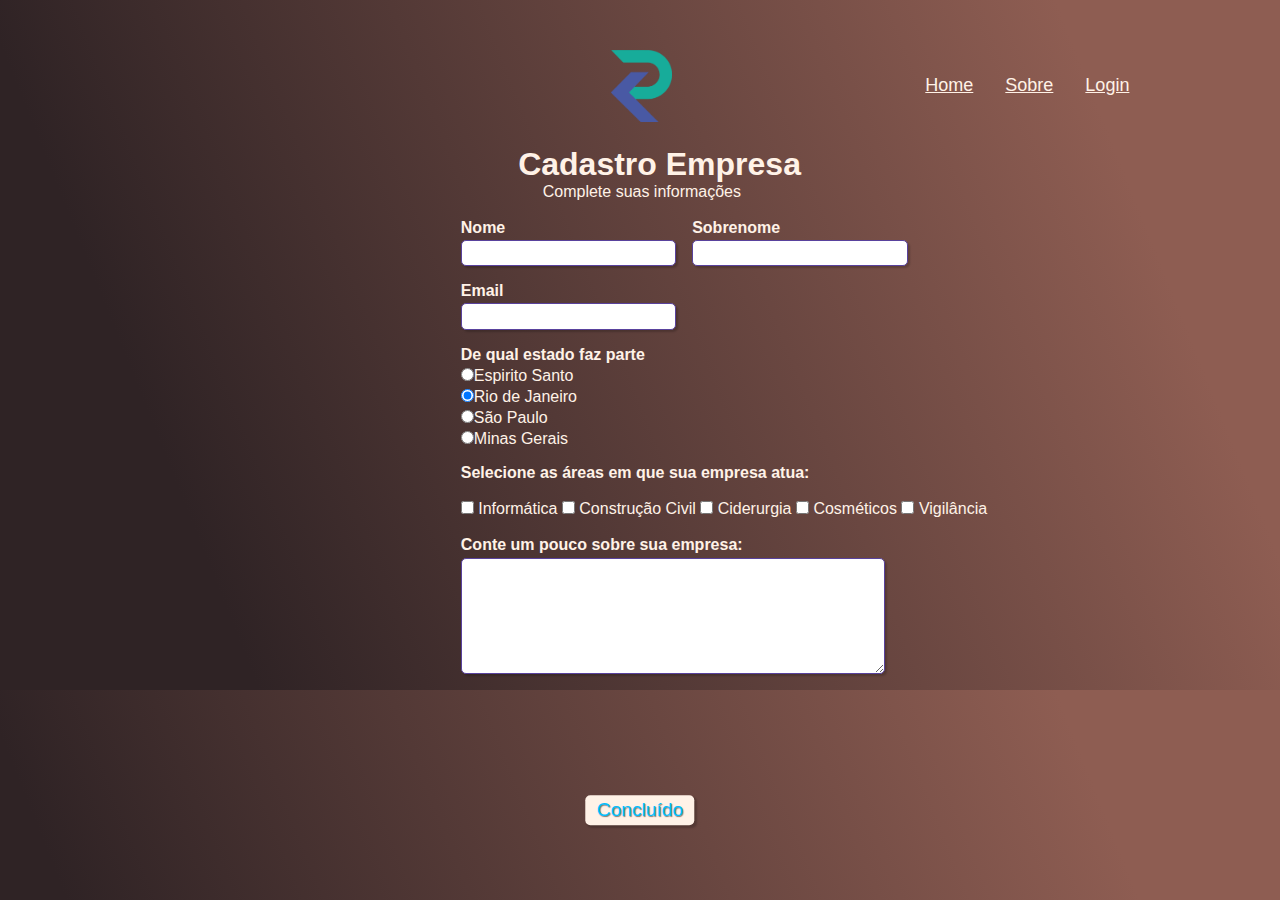
==== cadastro.html @ a69a0390 "second commit" ====
<!doctype html>
<html>

    <head>
        <!-- Metadados -->
        <meta charset="utf-8">
        <meta name="viewport" content="width=device-width, initial-scale=1, shrink-to-fit=no">
    
        <!-- CSS -->
        <link rel="stylesheet" type="text/css" href="formulario.css" media="screen">

        <!-- Título da página (aparece na aba) -->
        <title>Cadastro Empresa</title>
    </head>

    <body>  

        <header class="cabecalho">
            <img class="cabecalho-imagem" src="renovarelogo.png" alt="Logo da comunidade Ballerini">
            <nav class="cabecalho-menu">
                <a class="cabecalho-menu-item" href="index.html">Home</a>
              <a class="cabecalho-menu-item" href="sobre.html">Sobre</a>
              <a class="cabecalho-menu-item" href="login.html">Login</a>
            </nav>
          </header>
        <div>
            <h1 id="titulo">Cadastro Empresa</h1>
            <p id="subtitulo">Complete suas informações</p>
            <br>
        </div>

        <!-- Início do formulário -->
        <form>

            <fieldset class="grupo">
                <!-- Campo do nome com legenda "nome" e css de classe "campo" -->
                <div class="campo">
                    <label for="nome"><strong>Nome</strong></label>
                    <input type="text" name="nome" id="nome" required>
                </div>

                <!-- Campo do sobrenome com legenda "sobrenome" e css de classe "campo" -->
                <div class="campo">
                    <label for="sobrenome"><strong>Sobrenome</strong></label>
                    <input type="text" name="sobrenome" id="sobrenome" required>
                </div>
            </fieldset> 

            <!-- Campo de email com-->
            <div class="campo">
                <label for="email"><strong>Email</strong></label>
                <input type="email" name="email" id="email" required>
            </div>

            <!-- Campo de desenvolvimento web com 3 opções de botões selecionáveis (radio button) e css de classe "campo" -->
            <div class="campo">
                <label><strong>De qual estado faz parte</strong></label>
                <label>
                    <input type="radio" name="devweb" value="fullstack">Espirito Santo
                </label>
                <label>
                    <input type="radio" name="devweb" value="frontend" checked>Rio de Janeiro
                </label>
                <label>
                    <input type="radio" name="devweb" value="backend">São Paulo
                </label>
                <label>
                    <input type="radio" name="devweb" value="fullstack">Minas Gerais
                </label>
                
            </div>

            <fieldset class="grupo">
                <!-- Campo de tecnologias para escolha de 1 ou mais opções para marcar (checkbox) e css de classe "campo" -->
                <div id="check">
                    <label><strong>Selecione as áreas em que sua empresa atua:</strong></label><br><br>
                    <input type="checkbox" id="tecnologia1" name="tecnologia1" value="HTML">
                    <label for="tecnologia1"> Informática</label>
                    <input type="checkbox" id="tecnologia2" name="tecnologia2" value="CSS">
                    <label for="tecnologia2"> Construção Civil</label>
                    <input type="checkbox" id="tecnologia3" name="tecnologia3" value="JavaScript">
                    <label for="tecnologia3"> Ciderurgia</label>
                    <input type="checkbox" id="tecnologia4" name="tecnologia4" value="PHP">
                    <label for="tecnologia4"> Cosméticos</label>
                    <input type="checkbox" id="tecnologia5" name="tecnologia5" value="C#">
                    <label for="tecnologia5"> Vigilância</label>
                </div>
            </fieldset>

            <!-- Caixa de texto -->
            <div class="campo">
                <br>
                <label for="experiencia"><strong>Conte um pouco sobre sua empresa: </strong></label>
                <textarea rows="6" style="width: 26em" id="experiencia" name="experiencia"></textarea>
            </div>

            <!-- Botão para enviar o formulário -->
            <button class="botao" type="submit" onsubmit="">Concluído</button>            

        </form>

    </body>

</html>
---- formulario.css ----
/* Todos os elementos da página */
* {
    margin: 0;
    padding: 0;
}

/* Elementos com o ID "titulo" */
#titulo {
    font-family: sans-serif;
    color: #FFF2E7;
    margin-left: 7%;
} 

/* Elementos com o ID "subtitulo" */
#subtitulo {
    font-family: sans-serif;
    color: #FFF2E7;
    margin-left: 10%;
} 

#check{
    display: inline-block;
}

/* Elementos de tag <fieldset>*/
fieldset {
    border: 0;
}

/* Elemento de tag <body> */
body{
    font-size: 100%;
    background: linear-gradient(68.15deg, #2F2325 16.62%, #8E5D52 85.61%);
    font-family: sans-serif;
    color:#FFF2E7;
    margin-left: 36%;
    margin-top: 2%;
    justify-content: center;
}

/* Elementos de tags <body>, <input>, <Select>, <textarea> e <button> */
input, select, textarea, button {
    font-family: sans-serif;
    font-size: 1em;
    color: black;
    border-radius: 5px;
}

/* Elementos de classe "grupo" nos estados das pseudoclasses "before" e "after" */
.grupo:before, .grupo:after {
    display: table;
}

/* Elementos de classe "grupo" no estado da pseudoclasse "after" */
.grupo:after {
    clear: both;
}

/* Elementos de classe "campo" */
.campo {
    margin-bottom: 1em;
}

/* Elementos de classe "campo" de tag <label> */
.campo label {
    margin-bottom: 0.2em;
    color: #FFF2E7  ;
    display: block;
}

/* Elementos de classe "campo" ou "grupo" de tag <fieldset> */
fieldset.grupo .campo {
    float:  left;
    margin-right: 1em;
}

/* Elementos de classe "campo" das tags <input> com atributo text e email, da tag <select> e da tag <textarea>*/
.campo input[type="text"], .campo input[type="email"], .campo select, .campo textarea {
    padding: 0.2em;
    border: 1px solid #59429d;
    box-shadow: 2px 2px 2px rgba(0,0,0,0.2);
    display: block;
}

/* Elementos de classe "campo" de tag <select> e <option>*/
.campo select option {
    padding-right: 1em;
}

/* Elemento de classe "campo" com tag <input>, <select> e <textarea> tocas com estado da pseudoclasse "focus"*/
.campo input:focus, .campo select:focus, .campo textarea:focus {
    background:  turquoise;
}

/* Elemento de classe "botao" */
.botao {
    font-size: 1.2em;
    background: #FFF2E7;
    border: 0;
    margin-bottom: 1em;
    color: #00BFFF;
    padding: 0.2em 0.6em;
    box-shadow: 2px 2px 2px rgba(0,0,0,0.2);
    text-shadow: 1px 1px 1px rgba(0,0,0,0.5);
    position: absolute;
    top: 90%;
    left: 50%;
    margin-right: -50%;
    transform: translate(-50%, -50%)
}

/* Elemento de classe "botao" com o estado da pseudoclasse "hover" */
.botao:hover {
    background: #59429d;
    box-shadow: inset 2px 2px 2px rgba(0,0,0,0.2);
    text-shadow: none;
}

/* Elementos de classe botão e de tag <select> */
.botao, select{
    cursor: pointer;
}
.cabecalho {
    display: flex;
    flex-direction: row;
    align-items: center;
    justify-content: space-around;
    padding: 24px;
  }
  .cabecalho-imagem {
    height: 72px;
  }
  .cabecalho-menu {
    display: flex;
    gap: 32px;
  }
  .cabecalho-menu-item {
    font-family: 'Sarala', sans-serif;
    color: #FFF2E7;
    font-weight: 400;
    font-size: 18px
  }
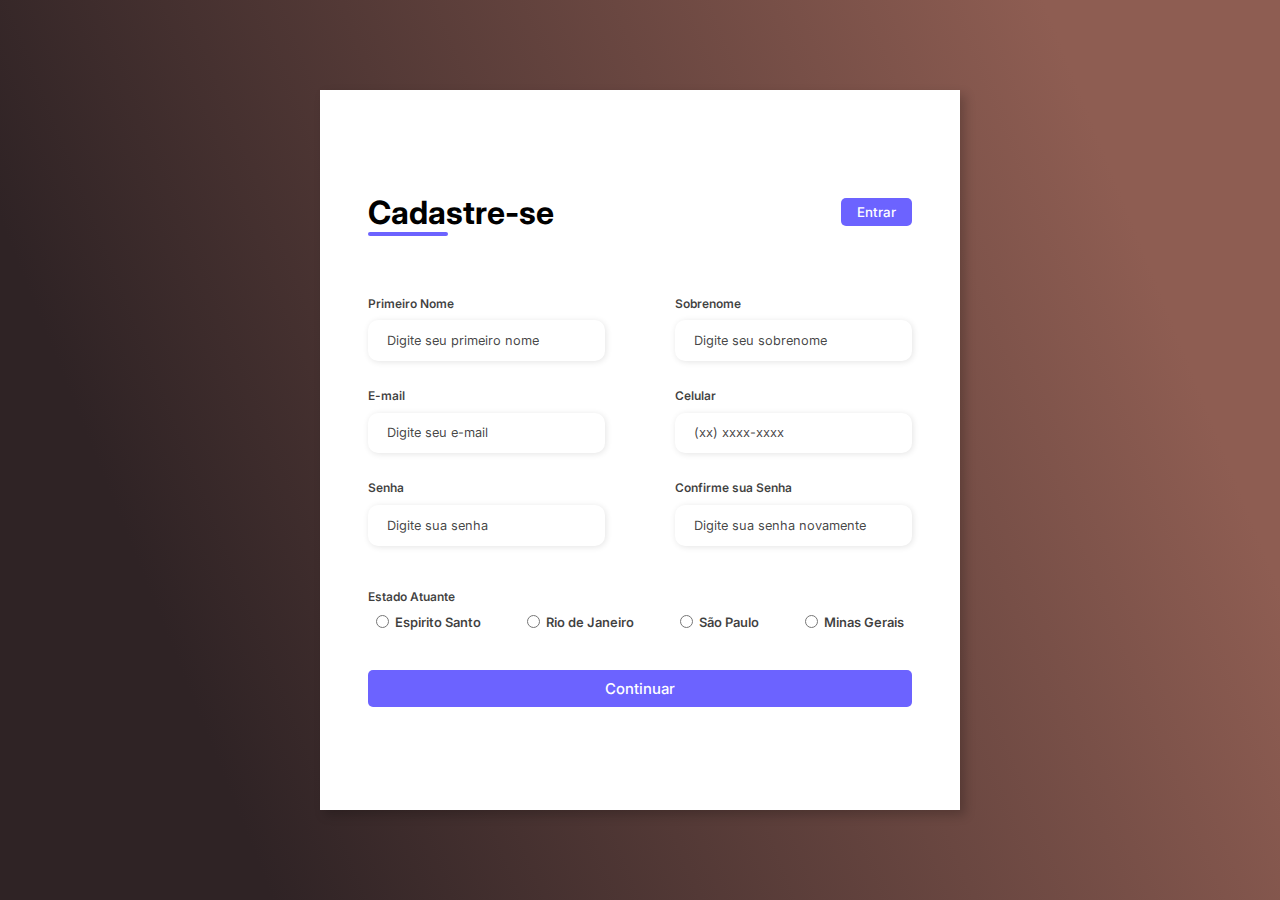
==== commit e93c8d67: "att-cadastro-login" ====
--- a/cadastro.html
+++ b/cadastro.html
@@ -1,104 +1,97 @@
-<!doctype html>
-<html>
+<!DOCTYPE html>
+<html lang="pt-br">
 
-    <head>
-        <!-- Metadados -->
-        <meta charset="utf-8">
-        <meta name="viewport" content="width=device-width, initial-scale=1, shrink-to-fit=no">
-    
-        <!-- CSS -->
-        <link rel="stylesheet" type="text/css" href="formulario.css" media="screen">
+<head>
+    <meta charset="UTF-8">
+    <meta http-equiv="X-UA-Compatible" content="IE=edge">
+    <meta name="viewport" content="width=device-width, initial-scale=1.0">
+    <link rel="stylesheet" href="formulario.css">
+    <title>Cadastro</title>
+</head>
 
-        <!-- Título da página (aparece na aba) -->
-        <title>Cadastro Empresa</title>
-    </head>
-
-    <body>  
-
-        <header class="cabecalho">
-            <img class="cabecalho-imagem" src="renovarelogo.png" alt="Logo da comunidade Ballerini">
-            <nav class="cabecalho-menu">
-                <a class="cabecalho-menu-item" href="index.html">Home</a>
-              <a class="cabecalho-menu-item" href="sobre.html">Sobre</a>
-              <a class="cabecalho-menu-item" href="login.html">Login</a>
-            </nav>
-          </header>
-        <div>
-            <h1 id="titulo">Cadastro Empresa</h1>
-            <p id="subtitulo">Complete suas informações</p>
-            <br>
+<body>
+    <div class="container">
+        <div class="form-image">
+            <img src="imagemcadastro.svg" alt="">
         </div>
-
-        <!-- Início do formulário -->
-        <form>
-
-            <fieldset class="grupo">
-                <!-- Campo do nome com legenda "nome" e css de classe "campo" -->
-                <div class="campo">
-                    <label for="nome"><strong>Nome</strong></label>
-                    <input type="text" name="nome" id="nome" required>
+        <div class="form">
+            <form action="#">
+                <div class="form-header">
+                    <div class="title">
+                        <h1>Cadastre-se</h1>
+                    </div>
+                    <div class="login-button">
+                        <button><a href="login.html">Entrar</a></button>
+                    </div>
                 </div>
 
-                <!-- Campo do sobrenome com legenda "sobrenome" e css de classe "campo" -->
-                <div class="campo">
-                    <label for="sobrenome"><strong>Sobrenome</strong></label>
-                    <input type="text" name="sobrenome" id="sobrenome" required>
+                <div class="input-group">
+                    <div class="input-box">
+                        <label for="firstname">Primeiro Nome</label>
+                        <input id="firstname" type="text" name="firstname" placeholder="Digite seu primeiro nome" required>
+                    </div>
+
+                    <div class="input-box">
+                        <label for="lastname">Sobrenome</label>
+                        <input id="lastname" type="text" name="lastname" placeholder="Digite seu sobrenome" required>
+                    </div>
+                    <div class="input-box">
+                        <label for="email">E-mail</label>
+                        <input id="email" type="email" name="email" placeholder="Digite seu e-mail" required>
+                    </div>
+
+                    <div class="input-box">
+                        <label for="number">Celular</label>
+                        <input id="number" type="tel" name="number" placeholder="(xx) xxxx-xxxx" required>
+                    </div>
+
+                    <div class="input-box">
+                        <label for="password">Senha</label>
+                        <input id="password" type="password" name="password" placeholder="Digite sua senha" required>
+                    </div>
+
+
+                    <div class="input-box">
+                        <label for="confirmPassword">Confirme sua Senha</label>
+                        <input id="confirmPassword" type="password" name="confirmPassword" placeholder="Digite sua senha novamente" required>
+                    </div>
+
                 </div>
-            </fieldset> 
 
-            <!-- Campo de email com-->
-            <div class="campo">
-                <label for="email"><strong>Email</strong></label>
-                <input type="email" name="email" id="email" required>
-            </div>
+                <div class="gender-inputs">
+                    <div class="gender-title">
+                        <h6>Estado Atuante</h6>
+                    </div>
 
-            <!-- Campo de desenvolvimento web com 3 opções de botões selecionáveis (radio button) e css de classe "campo" -->
-            <div class="campo">
-                <label><strong>De qual estado faz parte</strong></label>
-                <label>
-                    <input type="radio" name="devweb" value="fullstack">Espirito Santo
-                </label>
-                <label>
-                    <input type="radio" name="devweb" value="frontend" checked>Rio de Janeiro
-                </label>
-                <label>
-                    <input type="radio" name="devweb" value="backend">São Paulo
-                </label>
-                <label>
-                    <input type="radio" name="devweb" value="fullstack">Minas Gerais
-                </label>
-                
-            </div>
+                    <div class="gender-group">
+                        <div class="gender-input">
+                            <input id="female" type="radio" name="gender">
+                            <label for="female">Espirito Santo</label>
+                        </div>
 
-            <fieldset class="grupo">
-                <!-- Campo de tecnologias para escolha de 1 ou mais opções para marcar (checkbox) e css de classe "campo" -->
-                <div id="check">
-                    <label><strong>Selecione as áreas em que sua empresa atua:</strong></label><br><br>
-                    <input type="checkbox" id="tecnologia1" name="tecnologia1" value="HTML">
-                    <label for="tecnologia1"> Informática</label>
-                    <input type="checkbox" id="tecnologia2" name="tecnologia2" value="CSS">
-                    <label for="tecnologia2"> Construção Civil</label>
-                    <input type="checkbox" id="tecnologia3" name="tecnologia3" value="JavaScript">
-                    <label for="tecnologia3"> Ciderurgia</label>
-                    <input type="checkbox" id="tecnologia4" name="tecnologia4" value="PHP">
-                    <label for="tecnologia4"> Cosméticos</label>
-                    <input type="checkbox" id="tecnologia5" name="tecnologia5" value="C#">
-                    <label for="tecnologia5"> Vigilância</label>
+                        <div class="gender-input">
+                            <input id="male" type="radio" name="gender">
+                            <label for="male">Rio de Janeiro</label>
+                        </div>
+
+                        <div class="gender-input">
+                            <input id="others" type="radio" name="gender">
+                            <label for="others">São Paulo</label>
+                        </div>
+
+                        <div class="gender-input">
+                            <input id="none" type="radio" name="gender">
+                            <label for="none">Minas Gerais</label>
+                        </div>
+                    </div>
                 </div>
-            </fieldset>
 
-            <!-- Caixa de texto -->
-            <div class="campo">
-                <br>
-                <label for="experiencia"><strong>Conte um pouco sobre sua empresa: </strong></label>
-                <textarea rows="6" style="width: 26em" id="experiencia" name="experiencia"></textarea>
-            </div>
+                <div class="continue-button">
+                    <button><a href="login.html">Continuar</a> </button>
+                </div>
+            </form>
+        </div>
+    </div>
+</body>
 
-            <!-- Botão para enviar o formulário -->
-            <button class="botao" type="submit" onsubmit="">Concluído</button>            
-
-        </form>
-
-    </body>
-
-</html>
+</html>--- a/formulario.css
+++ b/formulario.css
@@ -1,143 +1,209 @@
-/* Todos os elementos da página */
+@import url('https://fonts.googleapis.com/css2?family=Inter:wght@200;300;400;500&family=Open+Sans:wght@300;400;500;600&display=swap');
 * {
+    padding: 0;
     margin: 0;
-    padding: 0;
-}
-
-/* Elementos com o ID "titulo" */
-#titulo {
-    font-family: sans-serif;
-    color: #FFF2E7;
-    margin-left: 7%;
-} 
-
-/* Elementos com o ID "subtitulo" */
-#subtitulo {
-    font-family: sans-serif;
-    color: #FFF2E7;
-    margin-left: 10%;
-} 
-
-#check{
-    display: inline-block;
-}
-
-/* Elementos de tag <fieldset>*/
-fieldset {
-    border: 0;
-}
-
-/* Elemento de tag <body> */
-body{
-    font-size: 100%;
+    box-sizing: border-box;
+    font-family: 'Inter', sans-serif;
+}
+
+body {
+    width: 100%;
+    height: 100vh;
+    display: flex;
+    justify-content: center;
+    align-items: center;
     background: linear-gradient(68.15deg, #2F2325 16.62%, #8E5D52 85.61%);
-    font-family: sans-serif;
-    color:#FFF2E7;
-    margin-left: 36%;
-    margin-top: 2%;
+}
+
+.container {
+    width: 80%;
+    height: 80vh;
+    display: flex;
+    box-shadow: 5px 5px 10px rgba(0, 0, 0, 0.212);
+}
+
+.form-image {
+    width: 50%;
+    display: flex;
     justify-content: center;
-}
-
-/* Elementos de tags <body>, <input>, <Select>, <textarea> e <button> */
-input, select, textarea, button {
-    font-family: sans-serif;
-    font-size: 1em;
-    color: black;
+    align-items: center;
+    background-color: #fde3a7d7;
+    padding: 1rem;
+}
+
+.form-image img {
+    width: 31rem;
+}
+
+.form {
+    width: 50%;
+    display: flex;
+    flex-direction: column;
+    justify-content: center;
+    align-items: center;
+    background-color: #fff;
+    padding: 3rem;
+}
+
+.form-header {
+    margin-bottom: 3rem;
+    display: flex;
+    justify-content: space-between;
+}
+
+.login-button {
+    display: flex;
+    align-items: center;
+}
+
+.login-button button {
+    border: none;
+    background-color: #6c63ff;
+    padding: 0.4rem 1rem;
     border-radius: 5px;
-}
-
-/* Elementos de classe "grupo" nos estados das pseudoclasses "before" e "after" */
-.grupo:before, .grupo:after {
-    display: table;
-}
-
-/* Elementos de classe "grupo" no estado da pseudoclasse "after" */
-.grupo:after {
-    clear: both;
-}
-
-/* Elementos de classe "campo" */
-.campo {
-    margin-bottom: 1em;
-}
-
-/* Elementos de classe "campo" de tag <label> */
-.campo label {
-    margin-bottom: 0.2em;
-    color: #FFF2E7  ;
+    cursor: pointer;
+}
+
+.login-button button:hover {
+    background-color: #6b63fff1;
+}
+
+.login-button button a {
+    text-decoration: none;
+    font-weight: 500;
+    color: #fff;
+}
+
+.form-header h1::after {
+    content: '';
     display: block;
-}
-
-/* Elementos de classe "campo" ou "grupo" de tag <fieldset> */
-fieldset.grupo .campo {
-    float:  left;
-    margin-right: 1em;
-}
-
-/* Elementos de classe "campo" das tags <input> com atributo text e email, da tag <select> e da tag <textarea>*/
-.campo input[type="text"], .campo input[type="email"], .campo select, .campo textarea {
-    padding: 0.2em;
-    border: 1px solid #59429d;
-    box-shadow: 2px 2px 2px rgba(0,0,0,0.2);
-    display: block;
-}
-
-/* Elementos de classe "campo" de tag <select> e <option>*/
-.campo select option {
-    padding-right: 1em;
-}
-
-/* Elemento de classe "campo" com tag <input>, <select> e <textarea> tocas com estado da pseudoclasse "focus"*/
-.campo input:focus, .campo select:focus, .campo textarea:focus {
-    background:  turquoise;
-}
-
-/* Elemento de classe "botao" */
-.botao {
-    font-size: 1.2em;
-    background: #FFF2E7;
-    border: 0;
-    margin-bottom: 1em;
-    color: #00BFFF;
-    padding: 0.2em 0.6em;
-    box-shadow: 2px 2px 2px rgba(0,0,0,0.2);
-    text-shadow: 1px 1px 1px rgba(0,0,0,0.5);
+    width: 5rem;
+    height: 0.3rem;
+    background-color: #6c63ff;
+    margin: 0 auto;
     position: absolute;
-    top: 90%;
-    left: 50%;
-    margin-right: -50%;
-    transform: translate(-50%, -50%)
-}
-
-/* Elemento de classe "botao" com o estado da pseudoclasse "hover" */
-.botao:hover {
-    background: #59429d;
-    box-shadow: inset 2px 2px 2px rgba(0,0,0,0.2);
-    text-shadow: none;
-}
-
-/* Elementos de classe botão e de tag <select> */
-.botao, select{
+    border-radius: 10px;
+}
+
+.input-group {
+    display: flex;
+    flex-wrap: wrap;
+    justify-content: space-between;
+    padding: 1rem 0;
+}
+
+.input-box {
+    display: flex;
+    flex-direction: column;
+    margin-bottom: 1.1rem;
+}
+
+.input-box input {
+    margin: 0.6rem 0;
+    padding: 0.8rem 1.2rem;
+    border: none;
+    border-radius: 10px;
+    box-shadow: 1px 1px 6px #0000001c;
+    font-size: 0.8rem;
+}
+
+.input-box input:hover {
+    background-color: #eeeeee75;
+}
+
+.input-box input:focus-visible {
+    outline: 1px solid #6c63ff;
+}
+
+.input-box label,
+.gender-title h6 {
+    font-size: 0.75rem;
+    font-weight: 600;
+    color: #000000c0;
+}
+
+.input-box input::placeholder {
+    color: #000000be;
+}
+
+.gender-group {
+    display: flex;
+    justify-content: space-between;
+    margin-top: 0.62rem;
+    padding: 0 .5rem;
+}
+
+.gender-input {
+    display: flex;
+    align-items: center;
+}
+
+.gender-input input {
+    margin-right: 0.35rem;
+}
+
+.gender-input label {
+    font-size: 0.81rem;
+    font-weight: 600;
+    color: #000000c0;
+}
+
+.continue-button button {
+    width: 100%;
+    margin-top: 2.5rem;
+    border: none;
+    background-color: #6c63ff;
+    padding: 0.62rem;
+    border-radius: 5px;
     cursor: pointer;
 }
-.cabecalho {
-    display: flex;
-    flex-direction: row;
-    align-items: center;
-    justify-content: space-around;
-    padding: 24px;
-  }
-  .cabecalho-imagem {
-    height: 72px;
-  }
-  .cabecalho-menu {
-    display: flex;
-    gap: 32px;
-  }
-  .cabecalho-menu-item {
-    font-family: 'Sarala', sans-serif;
-    color: #FFF2E7;
-    font-weight: 400;
-    font-size: 18px
-  }
-  +
+.continue-button button:hover {
+    background-color: #6b63fff1;
+}
+
+.continue-button button a {
+    text-decoration: none;
+    font-size: 0.93rem;
+    font-weight: 500;
+    color: #fff;
+}
+
+@media screen and (max-width: 1330px) {
+    .form-image {
+        display: none;
+    }
+    .container {
+        width: 50%;
+    }
+    .form {
+        width: 100%;
+    }
+}
+
+@media screen and (max-width: 1064px) {
+    .container {
+        width: 90%;
+        height: auto;
+    }
+    .input-group {
+        flex-direction: column;
+        z-index: 5;
+        padding-right: 5rem;
+        max-height: 10rem;
+        overflow-y: scroll;
+        flex-wrap: nowrap;
+    }
+    .gender-inputs {
+        margin-top: 2rem;
+    }
+    .gender-group {
+        flex-direction: column;
+    }
+    .gender-title h6 {
+        margin: 0;
+    }
+    .gender-input {
+        margin-top: 0.5rem;
+    }
+}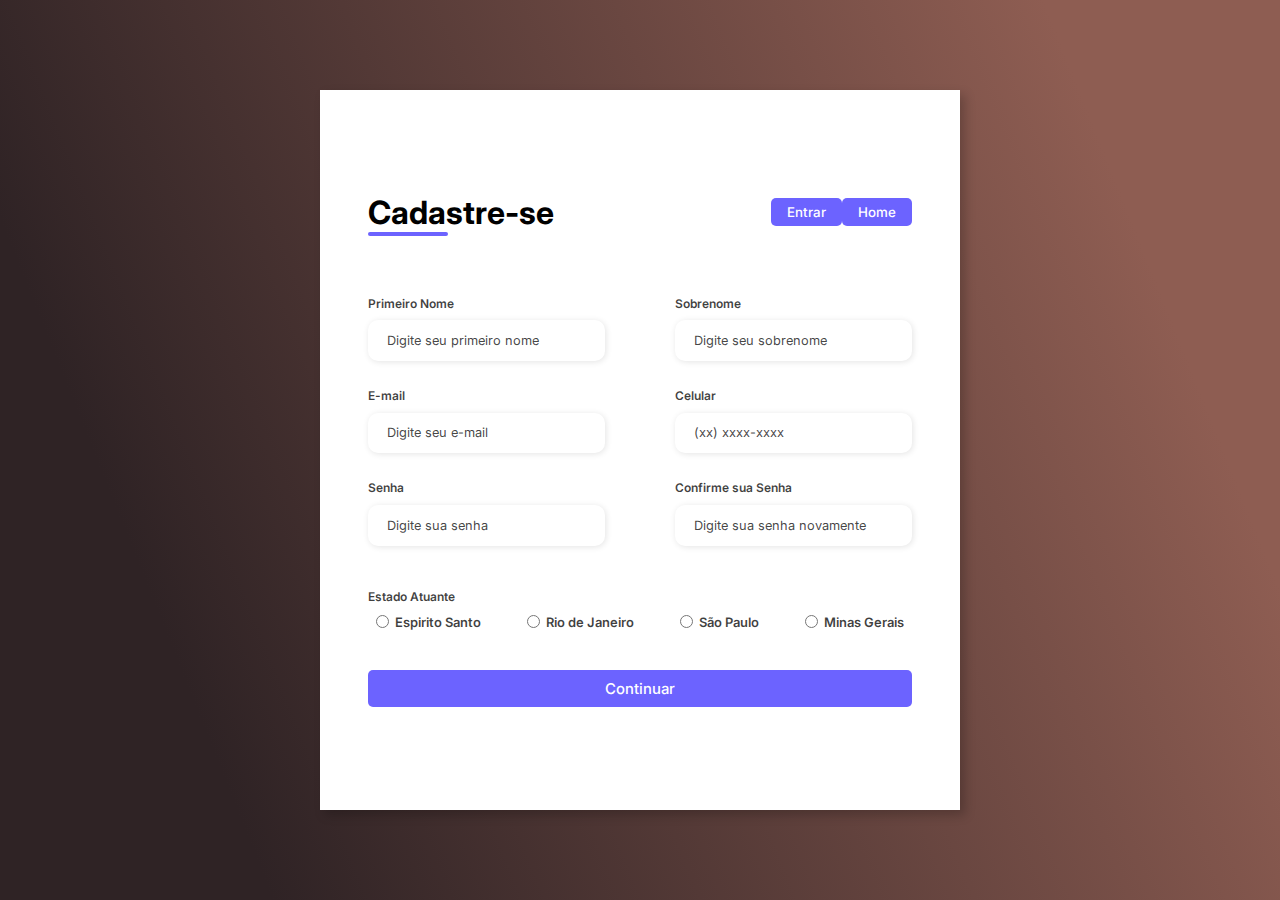
==== commit 23c11c54: "mudei dnv" ====
--- a/cadastro.html
+++ b/cadastro.html
@@ -10,6 +10,7 @@
 </head>
 
 <body>
+   
     <div class="container">
         <div class="form-image">
             <img src="imagemcadastro.svg" alt="">
@@ -22,6 +23,7 @@
                     </div>
                     <div class="login-button">
                         <button><a href="login.html">Entrar</a></button>
+                        <button><a href="index.html">Home</a></button>
                     </div>
                 </div>
 
--- a/formulario.css
+++ b/formulario.css
@@ -206,4 +206,28 @@
     .gender-input {
         margin-top: 0.5rem;
     }
-}+}
+.cabecalho {
+    display: flex;
+    flex-direction: row;
+    align-items: center;
+    justify-content: space-around;
+    padding: 24px;
+  }
+  
+  .cabecalho-imagem {
+    height: 72px;
+  }
+  
+  .cabecalho-menu {
+    display: flex;
+    gap: 32px;
+  }
+  
+  .cabecalho-menu-item {
+    font-family: 'Sarala', sans-serif;
+    color: #FFF2E7;
+    font-weight: 400;
+    font-size: 18px
+  }
+  